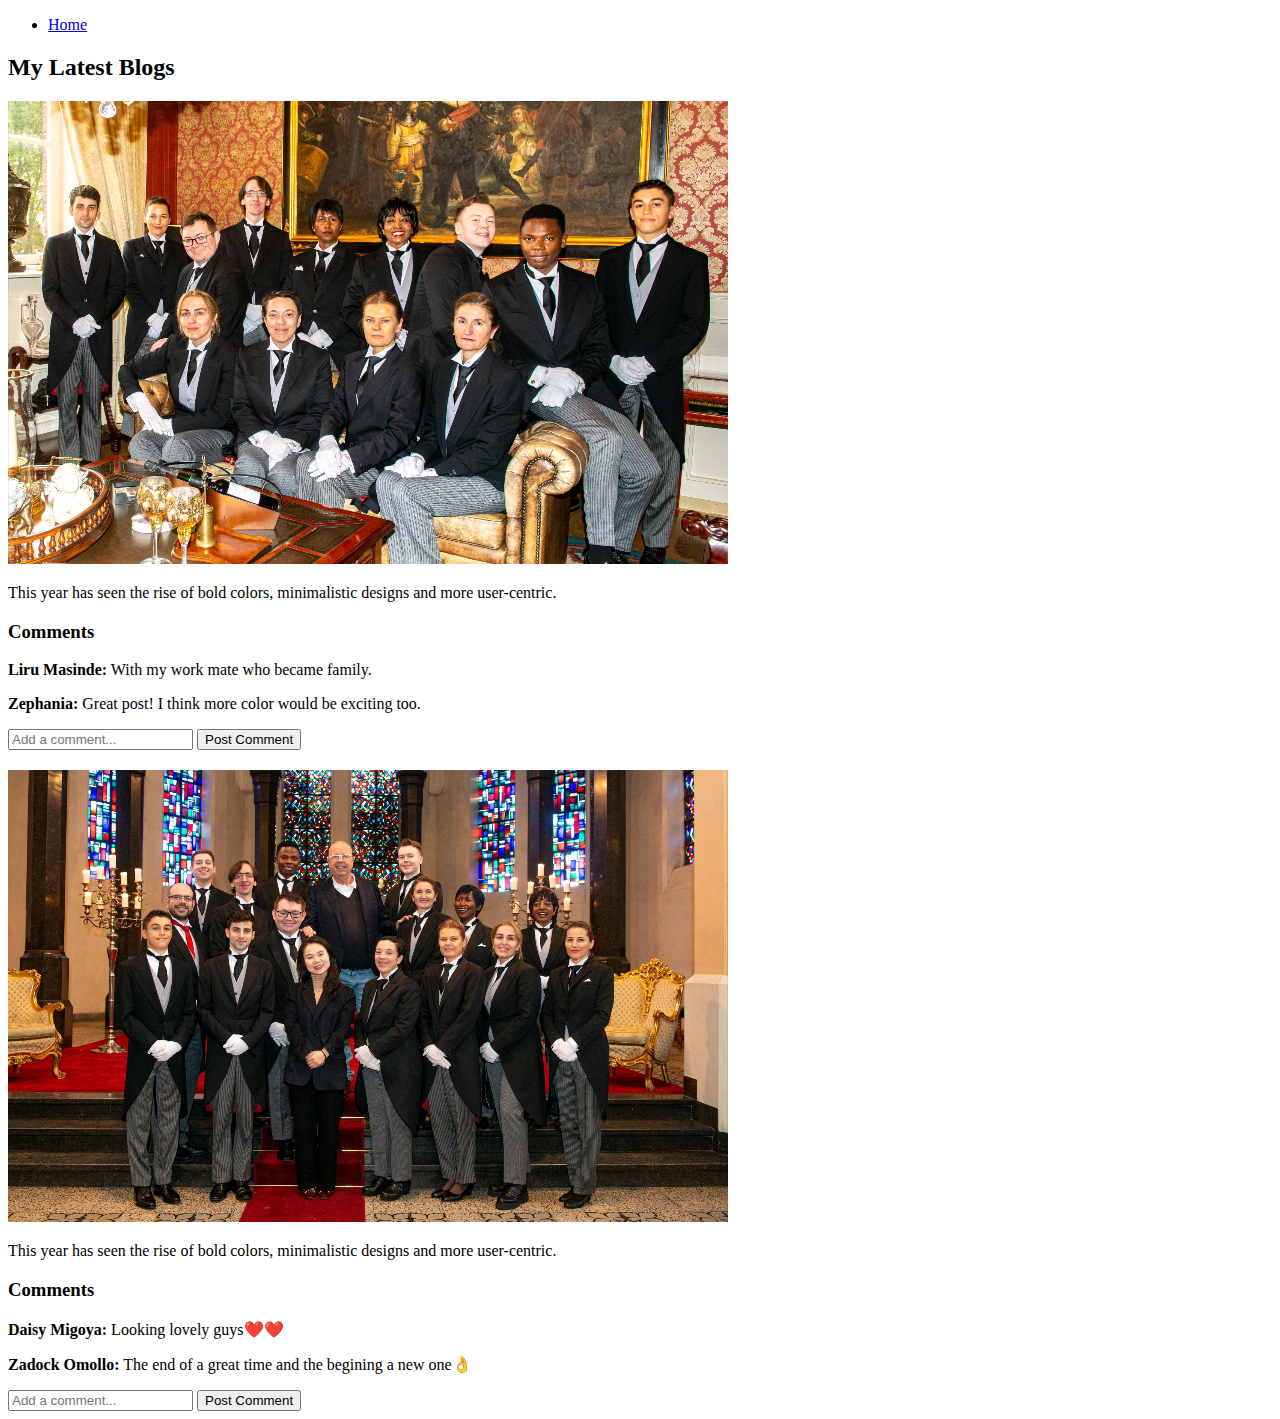
==== assets/Blog.html @ 45eff3d6 "initial comits" ====
<!DOCTYPE html>
<html lang="en">
<head>
    <meta charset="UTF-8">
    <meta name="viewport" content="width=device-width, initial-scale=1.0">
    <title>LIRU MASINDE</title>
    <link rel="stylesheet" href="css/blog.css">
</head>
<body>

    <!-- Header -->
    <header>
        <nav>
            <ul>
                <li><a href="/index.html">Home</a></li>
                <!-- <li><a href="blog.html">Blog</a></li>
                <li><a href="contact.html">Contact</a></li> -->
            </ul>
        </nav>
    </header>

    <!-- Blog Content -->
    <div class="blog-container">
        <!-- Blog Post 1 -->
        <div class="blog-post">
            <h2>My Latest Blogs</h2>
            <div class="post-content">
                <img src="images/profile_11.png" alt="Modern Design Trends" class="post-image">
                <p>This year has seen the rise of bold colors, minimalistic designs and more user-centric.</p>
            </div>

            <!-- Comments Section -->
            <div class="comments">
                <h3>Comments</h3>
                <div class="comment">
                    <p><strong>Liru Masinde:</strong> With my work mate who became family.</p>
                </div>
                <div class="comment">
                    <p><strong>Zephania:</strong> Great post! I think more color would be exciting too.</p>
                </div>

                <!-- Comment Form -->
                <div class="comment-form">
                    <input type="text" id="comment-input" placeholder="Add a comment..." />
                    <button onclick="addComment()">Post Comment</button>
                </div>
            </div>
        </div>

         <!-- Blog Post 2-->
         <div class="blog-post">
            <h2></h2>
            <div class="post-content">
                <img src="images/profile_17.png" alt="Modern Design Trends" class="post-image">
                <p>This year has seen the rise of bold colors, minimalistic designs and more user-centric.</p>
            </div>

            <!-- Comments Section -->
            <div class="comments">
                <h3>Comments</h3>
                <div class="comment">
                    <p><strong>Daisy Migoya:</strong> Looking lovely guys❤️❤️</p>
                </div>
                <div class="comment">
                    <p><strong>Zadock Omollo:</strong> The end of a great time and the begining a new one👌</p>
                </div>

                <!-- Comment Form -->
                <div class="comment-form">
                    <input type="text" id="comment-input" placeholder="Add a comment..." />
                    <button onclick="addComment()">Post Comment</button>
                </div>
            </div>
        </div>
        <!-- Add More Blog Posts here... -->
    </div>

    <script src="js/blog.js"></script>
</body>
</html>
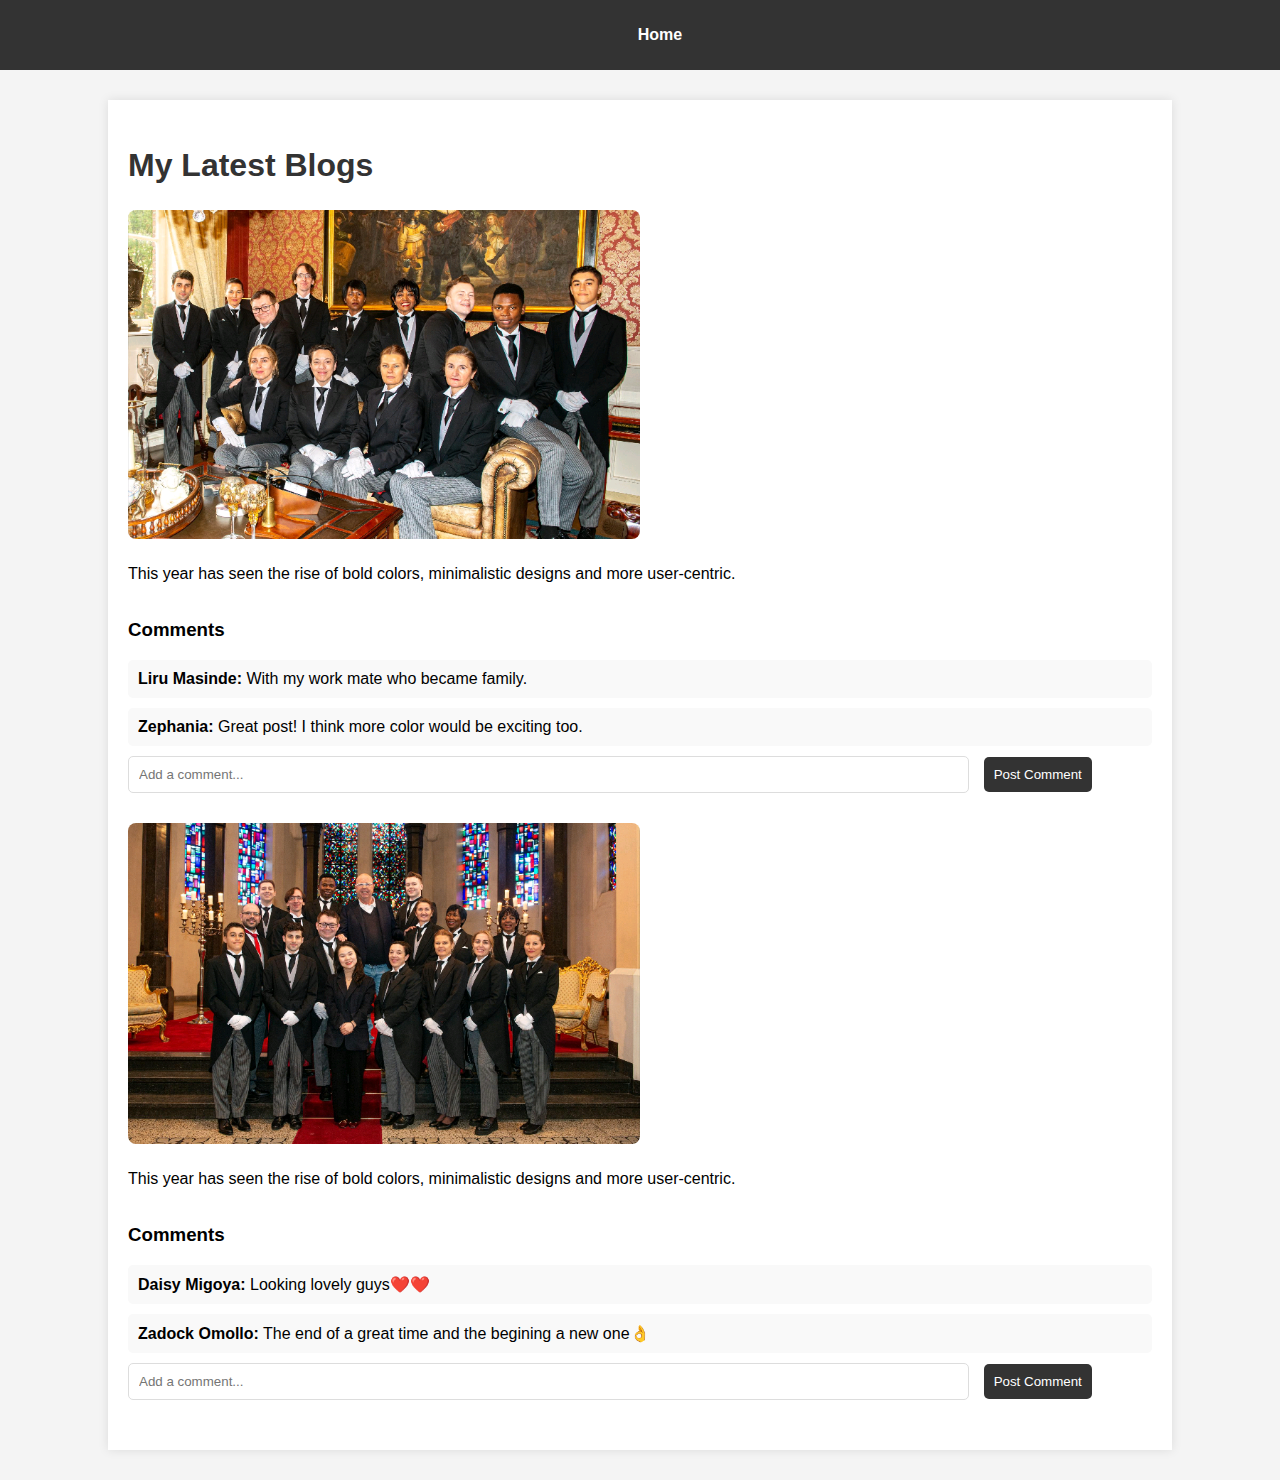
==== commit 364a278c: "Update Blog.html" ====
--- a/assets/Blog.html
+++ b/assets/Blog.html
@@ -4,7 +4,7 @@
     <meta charset="UTF-8">
     <meta name="viewport" content="width=device-width, initial-scale=1.0">
     <title>LIRU MASINDE</title>
-    <link rel="stylesheet" href="css/blog.css">
+    <link rel="stylesheet" href="css/Blog.css">
 </head>
 <body>
 
@@ -12,7 +12,7 @@
     <header>
         <nav>
             <ul>
-                <li><a href="/index.html">Home</a></li>
+                <li><a href="#home">Home</a></li>
                 <!-- <li><a href="blog.html">Blog</a></li>
                 <li><a href="contact.html">Contact</a></li> -->
             </ul>
--- a/assets/css/Blog.css
+++ b/assets/css/Blog.css
@@ -0,0 +1,95 @@
+/* General Styles */
+body {
+    font-family: Arial, sans-serif;
+    margin: 0;
+    padding: 0;
+    background-color: #f4f4f4;
+}
+
+header {
+    background-color: #333;
+    padding: 10px 0;
+    color: #fff;
+}
+
+header nav ul {
+    display: flex;
+    justify-content: center;
+    list-style: none;
+}
+
+header nav ul li {
+    margin: 0 20px;
+}
+
+header nav ul li a {
+    color: #fff;
+    text-decoration: none;
+    font-weight: bold;
+}
+
+/* Blog Section */
+.blog-container {
+    width: 80%;
+    margin: 30px auto;
+    background-color: #fff;
+    padding: 20px;
+    box-shadow: 0 0 10px rgba(0, 0, 0, 0.1);
+}
+
+.blog-post {
+    margin-bottom: 30px;
+}
+
+.blog-post h2 {
+    font-size: 2rem;
+    color: #333;
+}
+
+.post-content {
+    display: flex;
+    flex-direction: column;
+    gap: 10px;
+}
+
+.post-image {
+    max-width: 50%;
+    height: auto;
+    border-radius: 8px;
+}
+
+.comments {
+    margin-top: 20px;
+}
+
+.comment {
+    padding: 10px;
+    background-color: #f9f9f9;
+    margin-bottom: 10px;
+    border-radius: 5px;
+}
+
+.comment p {
+    margin: 0;
+}
+
+.comment-form input {
+    width: 80%;
+    padding: 10px;
+    margin-right: 10px;
+    border-radius: 5px;
+    border: 1px solid #ddd;
+}
+
+.comment-form button {
+    padding: 10px;
+    background-color: #333;
+    color: white;
+    border: none;
+    border-radius: 5px;
+    cursor: pointer;
+}
+
+.comment-form button:hover {
+    background-color: #555;
+}
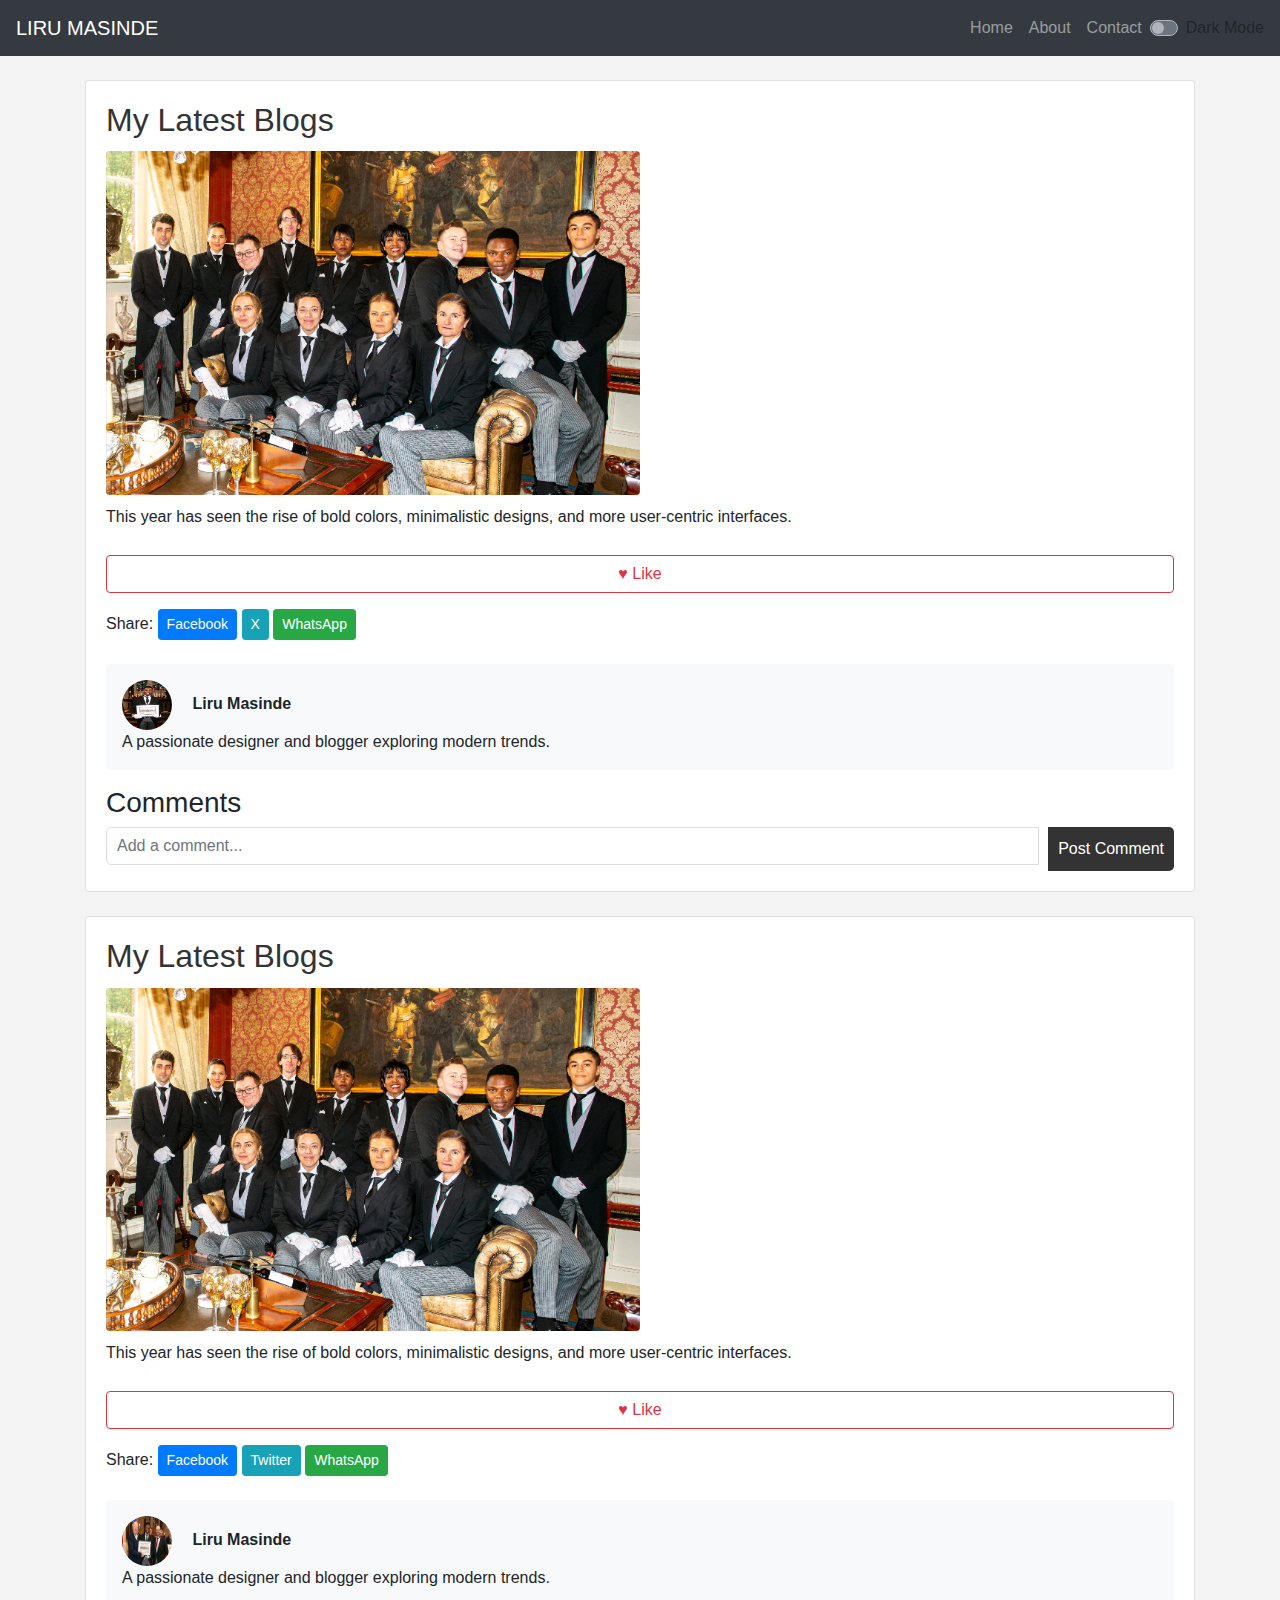
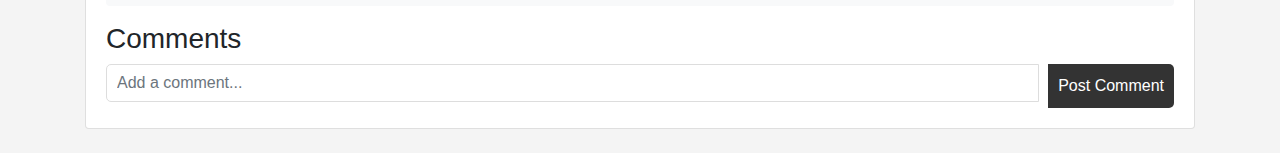
==== commit 0a7358df: "Blog page done" ====
--- a/assets/Blog.html
+++ b/assets/Blog.html
@@ -4,77 +4,208 @@
     <meta charset="UTF-8">
     <meta name="viewport" content="width=device-width, initial-scale=1.0">
     <title>LIRU MASINDE</title>
+    <link rel="stylesheet" href="https://stackpath.bootstrapcdn.com/bootstrap/4.5.2/css/bootstrap.min.css">
     <link rel="stylesheet" href="css/Blog.css">
+    <style>
+        .dark-mode {
+            background-color: #121212;
+            color: #ffffff;
+        }
+
+        .dark-mode .card {
+            background-color: #1e1e1e;
+            border-color: #333;
+        }
+
+        .dark-mode .comment {
+            background-color: #2a2a2a;
+        }
+
+        .dark-mode .sidebar {
+            background-color: #1e1e1e;
+        }
+
+        .navbar-toggler-icon {
+            background-image: url("data:image/svg+xml;charset=utf8,%3Csvg viewBox='0 0 30 30' xmlns='http://www.w3.org/2000/svg'%3E%3Cpath stroke='rgba%28255, 255, 255, 1%29' stroke-width='2' linecap='round' linejoin='round' d='M4 7h22M4 15h22M4 23h22'/%3E%3C/svg%3E");
+        }
+
+        .custom-control-label::before {
+            background-color: #6c757d;
+        }
+
+        .custom-control-input:checked ~ .custom-control-label::before {
+            background-color: #007bff;
+        }
+    </style>
 </head>
-<body>
-
-    <!-- Header -->
-    <header>
-        <nav>
-            <ul>
-                <li><a href="#home">Home</a></li>
-                <!-- <li><a href="blog.html">Blog</a></li>
-                <li><a href="contact.html">Contact</a></li> -->
+<body onload="loadComments()">
+    <!-- Navigation Bar -->
+    <nav class="navbar navbar-expand-lg navbar-dark bg-dark">
+        <a class="navbar-brand" href="#">LIRU MASINDE</a>
+        <button class="navbar-toggler" type="button" data-toggle="collapse" data-target="#navbarNav" aria-controls="navbarNav" aria-expanded="false" aria-label="Toggle navigation">
+            <span class="navbar-toggler-icon"></span>
+        </button>
+        <div class="collapse navbar-collapse" id="navbarNav">
+            <ul class="navbar-nav ml-auto">
+                <li class="nav-item"><a href="#home" class="nav-link">Home</a></li>
+                <li class="nav-item"><a href="#about" class="nav-link">About</a></li>
+                <li class="nav-item"><a href="#contact" class="nav-link">Contact</a></li>
+                <li class="nav-item">
+                    <div class="custom-control custom-switch mt-2">
+                        <input type="checkbox" class="custom-control-input" id="dark-mode-toggle" onclick="toggleDarkMode()">
+                        <label class="custom-control-label" for="dark-mode-toggle">Dark Mode</label>
+                    </div>
+                </li>
             </ul>
-        </nav>
-    </header>
+        </div>
+    </nav>
 
     <!-- Blog Content -->
-    <div class="blog-container">
-        <!-- Blog Post 1 -->
-        <div class="blog-post">
-            <h2>My Latest Blogs</h2>
-            <div class="post-content">
-                <img src="images/profile_11.png" alt="Modern Design Trends" class="post-image">
-                <p>This year has seen the rise of bold colors, minimalistic designs and more user-centric.</p>
-            </div>
-
-            <!-- Comments Section -->
-            <div class="comments">
-                <h3>Comments</h3>
-                <div class="comment">
-                    <p><strong>Liru Masinde:</strong> With my work mate who became family.</p>
-                </div>
-                <div class="comment">
-                    <p><strong>Zephania:</strong> Great post! I think more color would be exciting too.</p>
-                </div>
-
-                <!-- Comment Form -->
-                <div class="comment-form">
-                    <input type="text" id="comment-input" placeholder="Add a comment..." />
-                    <button onclick="addComment()">Post Comment</button>
+    <div class="content container mt-4">
+        <!-- Blog Post 2-->
+        <div class="blog-post card mb-4">
+            <div class="card-body">
+                <h2 class="card-title">My Latest Blogs</h2>
+                <div class="post-content">
+                    <img src="images/profile_11.png" alt="Modern Design Trends" class="post-image img-fluid rounded">
+                    <p class="card-text">This year has seen the rise of bold colors, minimalistic designs, and more user-centric interfaces.</p>
+                    <button class="like-button btn btn-outline-danger" onclick="toggleLike(this)" data-liked="false"><span class="heart">♥</span> Like</button>
+                </div>
+
+                <!-- Social Media Sharing -->
+                <div class="mt-3">
+                    <span>Share: </span>
+                    <a href="https://www.facebook.com/sharer/sharer.php?u=#" target="_blank" class="btn btn-primary btn-sm">Facebook</a>
+                    <a href="https://twitter.com/intent/tweet?url=#" target="_blank" class="btn btn-info btn-sm">X</a>
+                    <a href="https://wa.me/?text=#" target="_blank" class="btn btn-success btn-sm">WhatsApp</a>
+                </div>
+
+                <!-- Author Profile -->
+                <div class="author-profile mt-4 p-3 bg-light rounded">
+                    <img src="images/profile_1.png" alt="Author" class="rounded-circle mr-3" style="width: 50px; height: 50px;">
+                    <strong>Liru Masinde</strong>
+                    <p class="mb-0">A passionate designer and blogger exploring modern trends.</p>
+                </div>
+
+                <!-- Comments Section -->
+                <div class="comments mt-3">
+                    <h3>Comments</h3>
+                    <div class="comment-list"></div>
+                    <div class="comment-form input-group mt-2">
+                        <input type="text" id="comment-input" class="form-control" placeholder="Add a comment..." />
+                        <div class="input-group-append">
+                            <button class="btn btn-primary" onclick="addComment('comment-input', this)">Post Comment</button>
+                        </div>
+                    </div>
                 </div>
             </div>
         </div>
 
-         <!-- Blog Post 2-->
-         <div class="blog-post">
-            <h2></h2>
-            <div class="post-content">
-                <img src="images/profile_17.png" alt="Modern Design Trends" class="post-image">
-                <p>This year has seen the rise of bold colors, minimalistic designs and more user-centric.</p>
-            </div>
-
-            <!-- Comments Section -->
-            <div class="comments">
-                <h3>Comments</h3>
-                <div class="comment">
-                    <p><strong>Daisy Migoya:</strong> Looking lovely guys❤️❤️</p>
-                </div>
-                <div class="comment">
-                    <p><strong>Zadock Omollo:</strong> The end of a great time and the begining a new one👌</p>
-                </div>
-
-                <!-- Comment Form -->
-                <div class="comment-form">
-                    <input type="text" id="comment-input" placeholder="Add a comment..." />
-                    <button onclick="addComment()">Post Comment</button>
+        <div class="blog-post card mb-4">
+            <div class="card-body">
+                <h2 class="card-title">My Latest Blogs</h2>
+                <div class="post-content">
+                    <img src="images/profile_11.png" alt="Modern Design Trends" class="post-image img-fluid rounded">
+                    <p class="card-text">This year has seen the rise of bold colors, minimalistic designs, and more user-centric interfaces.</p>
+                    <button class="like-button btn btn-outline-danger" onclick="toggleLike(this)" data-liked="false"><span class="heart">♥</span> Like</button>
+                </div>
+
+                <!-- Social Media Sharing -->
+                <div class="mt-3">
+                    <span>Share: </span>
+                    <a href="https://www.facebook.com/sharer/sharer.php?u=#" target="_blank" class="btn btn-primary btn-sm">Facebook</a>
+                    <a href="https://twitter.com/intent/tweet?url=#" target="_blank" class="btn btn-info btn-sm">Twitter</a>
+                    <a href="https://wa.me/?text=#" target="_blank" class="btn btn-success btn-sm">WhatsApp</a>
+                </div>
+
+                <!-- Author Profile -->
+                <div class="author-profile mt-4 p-3 bg-light rounded">
+                    <img src="images/profile_10.png" alt="Author" class="rounded-circle mr-3" style="width: 50px; height: 50px;">
+                    <strong>Liru Masinde</strong>
+                    <p class="mb-0">A passionate designer and blogger exploring modern trends.</p>
+                </div>
+
+                <!-- Comments Section -->
+                <div class="comments mt-3">
+                    <h3>Comments</h3>
+                    <div class="comment-list"></div>
+                    <div class="comment-form input-group mt-2">
+                        <input type="text" id="comment-input" class="form-control" placeholder="Add a comment..." />
+                        <div class="input-group-append">
+                            <button class="btn btn-primary" onclick="addComment('comment-input', this)">Post Comment</button>
+                        </div>
+                    </div>
                 </div>
             </div>
         </div>
-        <!-- Add More Blog Posts here... -->
     </div>
 
-    <script src="js/blog.js"></script>
+    <!-- JavaScript -->
+    <script src="https://code.jquery.com/jquery-3.5.1.slim.min.js"></script>
+    <script src="https://cdn.jsdelivr.net/npm/@popperjs/core@2.9.3/dist/umd/popper.min.js"></script>
+    <script src="https://stackpath.bootstrapcdn.com/bootstrap/4.5.2/js/bootstrap.min.js"></script>
+
+    <script>
+        // Function to toggle dark mode
+        function toggleDarkMode() {
+            document.body.classList.toggle('dark-mode');
+        }
+
+        // Function to toggle like button
+        function toggleLike(button) {
+            const isLiked = button.getAttribute('data-liked') === 'true';
+            const heart = button.querySelector('.heart');
+
+            if (isLiked) {
+                button.setAttribute('data-liked', 'false');
+                heart.style.color = '';
+            } else {
+                button.setAttribute('data-liked', 'true');
+                heart.style.color = 'pink';
+            }
+        }
+
+        // Function to add a new comment
+        function addComment(inputId, button) {
+            const commentInput = document.getElementById(inputId);
+            const commentText = commentInput.value.trim();
+
+            if (commentText) {
+                const commentSection = button.closest('.comments').querySelector('.comment-list');
+
+                const newComment = document.createElement('div');
+                newComment.classList.add('comment', 'bg-light', 'p-2', 'rounded', 'mb-2');
+                newComment.innerHTML = `<p><strong>You:</strong> ${commentText}</p>`;
+
+                commentSection.appendChild(newComment);
+
+                // Store comments in localStorage
+                const postKey = `comments-${inputId}`;
+                const storedComments = JSON.parse(localStorage.getItem(postKey)) || [];
+                storedComments.push(commentText);
+                localStorage.setItem(postKey, JSON.stringify(storedComments));
+
+                // Clear input field after posting
+                commentInput.value = '';
+            } else {
+                alert('Please write a comment before posting.');
+            }
+        }
+
+        // Load comments from localStorage
+        function loadComments() {
+            document.querySelectorAll('.comments').forEach((commentSection, index) => {
+                const inputId = `comment-input${index === 0 ? '' : `-${index + 1}`}`;
+                const storedComments = JSON.parse(localStorage.getItem(`comments-${inputId}`)) || [];
+                const commentList = commentSection.querySelector('.comment-list');
+                storedComments.forEach(comment => {
+                    const newComment = document.createElement('div');
+                    newComment.classList.add('comment', 'bg-light', 'p-2', 'rounded', 'mb-2');
+                    newComment.innerHTML = `<p><strong>You:</strong> ${comment}</p>`;
+                    commentList.appendChild(newComment);
+                });
+            });
+        }
+    </script>
 </body>
 </html>
